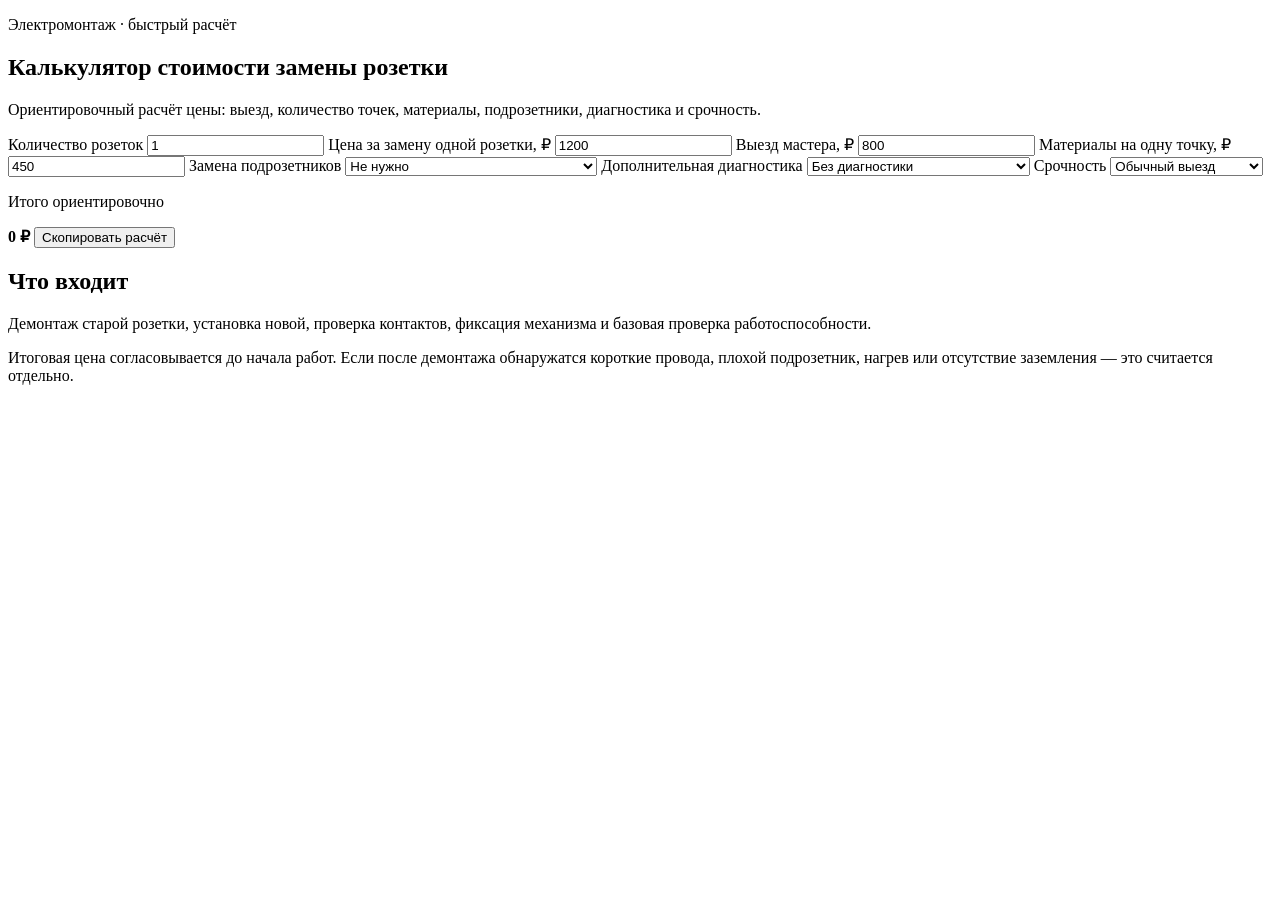
==== electrician-price-calculator/index.html @ 372f39b8 "Add electrician price calculator HTML" ====
<!DOCTYPE html>
<html lang="ru">
<head>
  <meta charset="UTF-8" />
  <meta name="viewport" content="width=device-width, initial-scale=1.0" />
  <title>Калькулятор замены розеток</title>
  <link rel="stylesheet" href="style.css" />
</head>
<body>
  <main class="page">
    <section class="hero">
      <p class="eyebrow">Электромонтаж · быстрый расчёт</p>
      <h1>Калькулятор стоимости замены розетки</h1>
      <p class="subtitle">
        Ориентировочный расчёт цены: выезд, количество точек, материалы,
        подрозетники, диагностика и срочность.
      </p>
    </section>

    <section class="calculator">
      <form id="priceForm" class="card">
        <label>
          Количество розеток
          <input type="number" id="points" min="1" value="1" />
        </label>

        <label>
          Цена за замену одной розетки, ₽
          <input type="number" id="pointPrice" min="0" value="1200" />
        </label>

        <label>
          Выезд мастера, ₽
          <input type="number" id="visitPrice" min="0" value="800" />
        </label>

        <label>
          Материалы на одну точку, ₽
          <input type="number" id="materials" min="0" value="450" />
        </label>

        <label>
          Замена подрозетников
          <select id="socketBoxes">
            <option value="0">Не нужно</option>
            <option value="500">Обычный подрозетник +500 ₽ / точка</option>
            <option value="900">Сложный монтаж +900 ₽ / точка</option>
          </select>
        </label>

        <label>
          Дополнительная диагностика
          <select id="diagnostics">
            <option value="0">Без диагностики</option>
            <option value="700">Проверка линии +700 ₽</option>
            <option value="1500">Проверка линии и щита +1500 ₽</option>
          </select>
        </label>

        <label>
          Срочность
          <select id="urgency">
            <option value="1">Обычный выезд</option>
            <option value="1.25">Сегодня +25%</option>
            <option value="1.5">Срочно / вечер +50%</option>
          </select>
        </label>
      </form>

      <aside class="result card">
        <p>Итого ориентировочно</p>
        <strong id="total">0 ₽</strong>
        <span id="details"></span>
        <button id="copyBtn" type="button">Скопировать расчёт</button>
      </aside>
    </section>

    <section class="notes card">
      <h2>Что входит</h2>
      <p>
        Демонтаж старой розетки, установка новой, проверка контактов,
        фиксация механизма и базовая проверка работоспособности.
      </p>
      <p>
        Итоговая цена согласовывается до начала работ. Если после демонтажа
        обнаружатся короткие провода, плохой подрозетник, нагрев или отсутствие
        заземления — это считается отдельно.
      </p>
    </section>
  </main>

  <script src="script.js"></script>
</body>
</html>
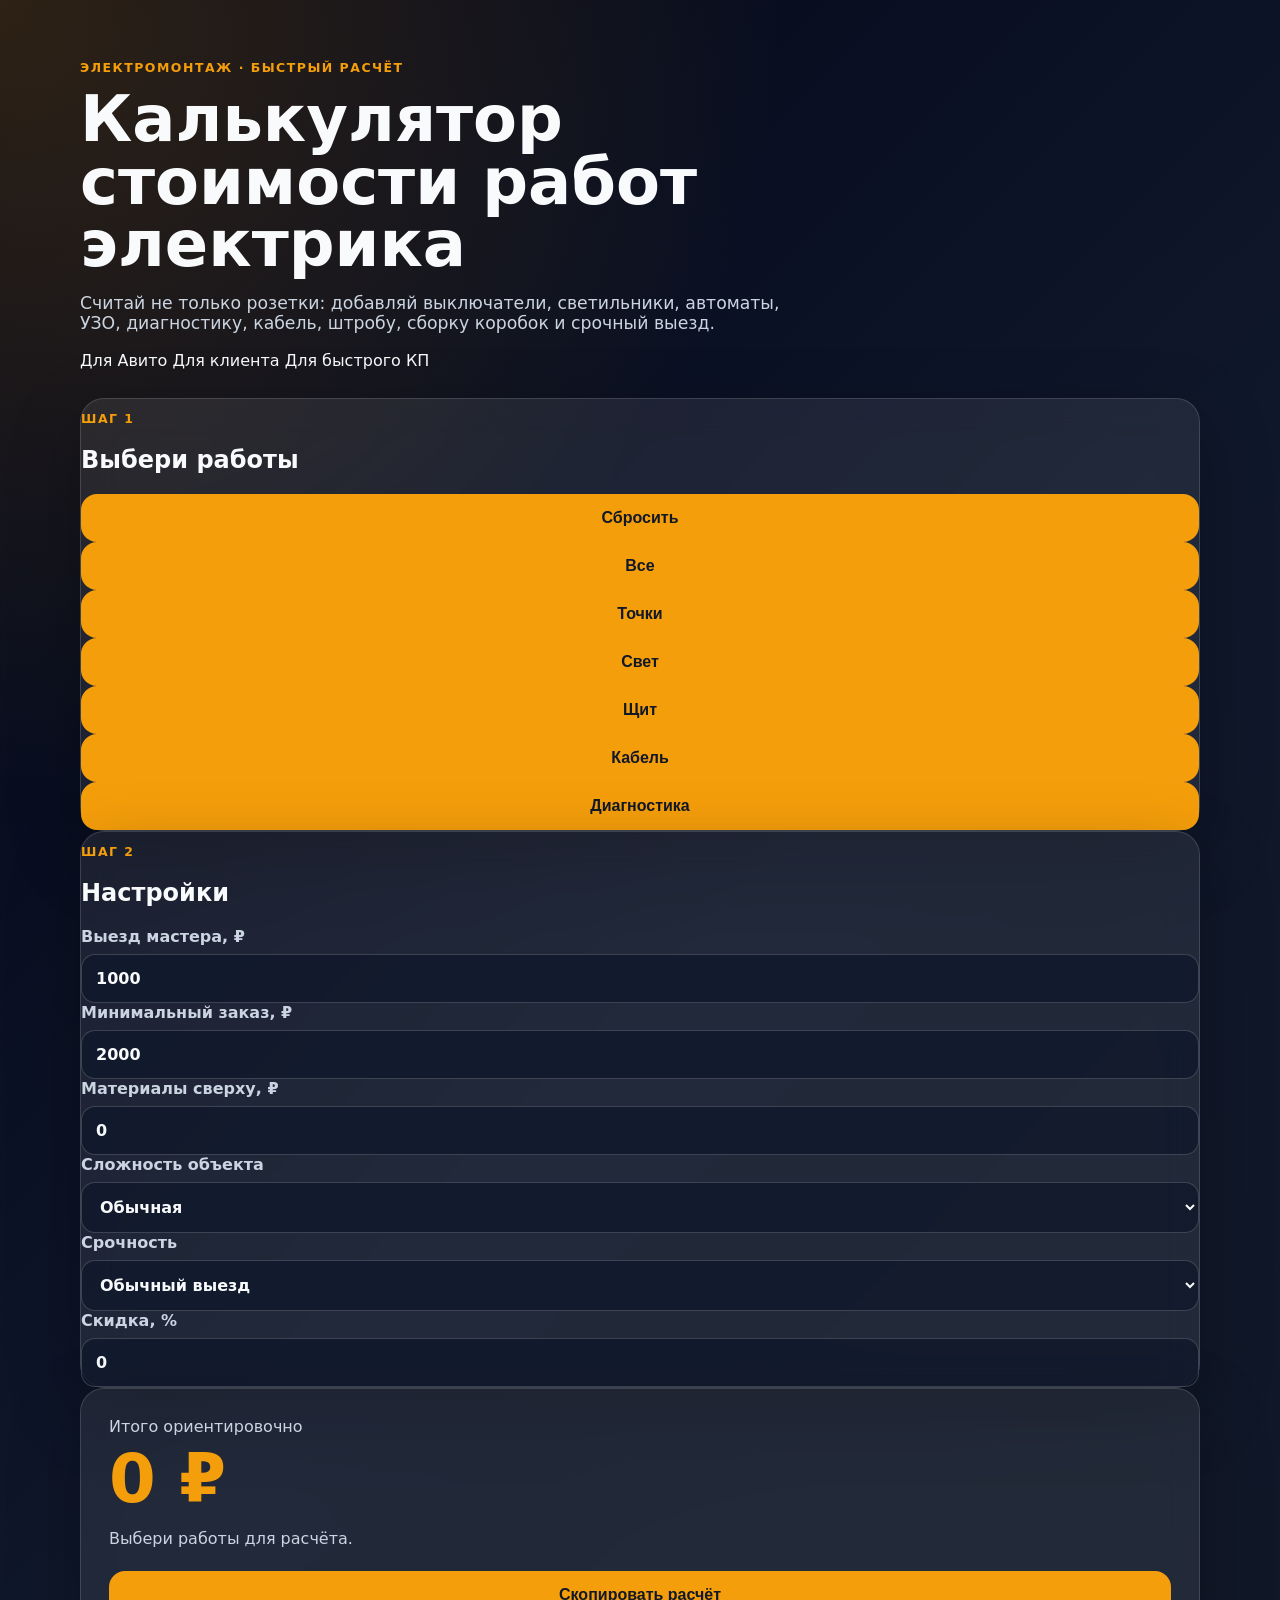
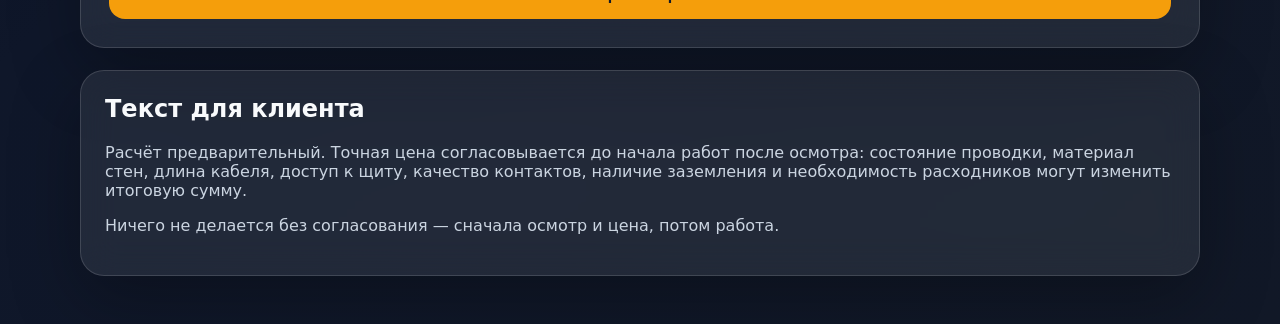
==== commit 76f87167: "Expand calculator to multiple electrician services" ====
--- a/electrician-price-calculator/index.html
+++ b/electrician-price-calculator/index.html
@@ -3,88 +3,112 @@
 <head>
   <meta charset="UTF-8" />
   <meta name="viewport" content="width=device-width, initial-scale=1.0" />
-  <title>Калькулятор замены розеток</title>
+  <title>Калькулятор электромонтажных работ</title>
+  <meta name="description" content="Универсальный калькулятор стоимости электромонтажных работ: розетки, выключатели, светильники, автоматы, кабель, диагностика и срочный выезд." />
   <link rel="stylesheet" href="style.css" />
 </head>
 <body>
   <main class="page">
-    <section class="hero">
+    <section class="hero card-soft">
       <p class="eyebrow">Электромонтаж · быстрый расчёт</p>
-      <h1>Калькулятор стоимости замены розетки</h1>
+      <h1>Калькулятор стоимости работ электрика</h1>
       <p class="subtitle">
-        Ориентировочный расчёт цены: выезд, количество точек, материалы,
-        подрозетники, диагностика и срочность.
+        Считай не только розетки: добавляй выключатели, светильники, автоматы,
+        УЗО, диагностику, кабель, штробу, сборку коробок и срочный выезд.
       </p>
+      <div class="hero-badges" aria-label="Преимущества калькулятора">
+        <span>Для Авито</span>
+        <span>Для клиента</span>
+        <span>Для быстрого КП</span>
+      </div>
     </section>
 
-    <section class="calculator">
-      <form id="priceForm" class="card">
-        <label>
-          Количество розеток
-          <input type="number" id="points" min="1" value="1" />
-        </label>
+    <section class="layout">
+      <section class="card services-card" aria-labelledby="servicesTitle">
+        <div class="section-head">
+          <div>
+            <p class="eyebrow small">Шаг 1</p>
+            <h2 id="servicesTitle">Выбери работы</h2>
+          </div>
+          <button class="ghost-btn" id="resetBtn" type="button">Сбросить</button>
+        </div>
 
-        <label>
-          Цена за замену одной розетки, ₽
-          <input type="number" id="pointPrice" min="0" value="1200" />
-        </label>
+        <div class="services-toolbar">
+          <button type="button" class="chip active" data-filter="all">Все</button>
+          <button type="button" class="chip" data-filter="points">Точки</button>
+          <button type="button" class="chip" data-filter="light">Свет</button>
+          <button type="button" class="chip" data-filter="panel">Щит</button>
+          <button type="button" class="chip" data-filter="cable">Кабель</button>
+          <button type="button" class="chip" data-filter="diagnostic">Диагностика</button>
+        </div>
 
-        <label>
-          Выезд мастера, ₽
-          <input type="number" id="visitPrice" min="0" value="800" />
-        </label>
+        <div id="servicesList" class="services-list"></div>
+      </section>
 
-        <label>
-          Материалы на одну точку, ₽
-          <input type="number" id="materials" min="0" value="450" />
-        </label>
+      <aside class="side">
+        <section class="card options-card" aria-labelledby="optionsTitle">
+          <p class="eyebrow small">Шаг 2</p>
+          <h2 id="optionsTitle">Настройки</h2>
 
-        <label>
-          Замена подрозетников
-          <select id="socketBoxes">
-            <option value="0">Не нужно</option>
-            <option value="500">Обычный подрозетник +500 ₽ / точка</option>
-            <option value="900">Сложный монтаж +900 ₽ / точка</option>
-          </select>
-        </label>
+          <label>
+            Выезд мастера, ₽
+            <input type="number" id="visitPrice" min="0" value="1000" />
+          </label>
 
-        <label>
-          Дополнительная диагностика
-          <select id="diagnostics">
-            <option value="0">Без диагностики</option>
-            <option value="700">Проверка линии +700 ₽</option>
-            <option value="1500">Проверка линии и щита +1500 ₽</option>
-          </select>
-        </label>
+          <label>
+            Минимальный заказ, ₽
+            <input type="number" id="minimumPrice" min="0" value="2000" />
+          </label>
 
-        <label>
-          Срочность
-          <select id="urgency">
-            <option value="1">Обычный выезд</option>
-            <option value="1.25">Сегодня +25%</option>
-            <option value="1.5">Срочно / вечер +50%</option>
-          </select>
-        </label>
-      </form>
+          <label>
+            Материалы сверху, ₽
+            <input type="number" id="materialsExtra" min="0" value="0" />
+          </label>
 
-      <aside class="result card">
-        <p>Итого ориентировочно</p>
-        <strong id="total">0 ₽</strong>
-        <span id="details"></span>
-        <button id="copyBtn" type="button">Скопировать расчёт</button>
+          <label>
+            Сложность объекта
+            <select id="complexity">
+              <option value="1">Обычная</option>
+              <option value="1.15">Старый фонд / неудобный доступ +15%</option>
+              <option value="1.25">Алюминий / слабые провода +25%</option>
+              <option value="1.4">Сложный объект +40%</option>
+            </select>
+          </label>
+
+          <label>
+            Срочность
+            <select id="urgency">
+              <option value="1">Обычный выезд</option>
+              <option value="1.25">Сегодня +25%</option>
+              <option value="1.5">Вечер / срочно +50%</option>
+              <option value="1.8">Аварийный вызов +80%</option>
+            </select>
+          </label>
+
+          <label>
+            Скидка, %
+            <input type="number" id="discount" min="0" max="50" value="0" />
+          </label>
+        </section>
+
+        <section class="card result" aria-live="polite">
+          <p>Итого ориентировочно</p>
+          <strong id="total">0 ₽</strong>
+          <span id="details">Выбери работы для расчёта.</span>
+          <button id="copyBtn" type="button">Скопировать расчёт</button>
+        </section>
       </aside>
     </section>
 
     <section class="notes card">
-      <h2>Что входит</h2>
+      <h2>Текст для клиента</h2>
       <p>
-        Демонтаж старой розетки, установка новой, проверка контактов,
-        фиксация механизма и базовая проверка работоспособности.
+        Расчёт предварительный. Точная цена согласовывается до начала работ после осмотра:
+        состояние проводки, материал стен, длина кабеля, доступ к щиту, качество контактов,
+        наличие заземления и необходимость расходников могут изменить итоговую сумму.
       </p>
-      <p>
-        Итоговая цена согласовывается до начала работ. Если после демонтажа
-        обнаружатся короткие провода, плохой подрозетник, нагрев или отсутствие
-        заземления — это считается отдельно.
+      <p class="note-strong">
+        Ничего не делается без согласования — сначала осмотр и цена, потом работа.
       </p>
     </section>
   </main>
--- a/electrician-price-calculator/style.css
+++ b/electrician-price-calculator/style.css
@@ -0,0 +1,171 @@
+:root {
+  --bg: #0f172a;
+  --card: rgba(255, 255, 255, 0.08);
+  --card-border: rgba(255, 255, 255, 0.14);
+  --text: #f8fafc;
+  --muted: #cbd5e1;
+  --accent: #f59e0b;
+  --accent-dark: #d97706;
+  --good: #22c55e;
+  --shadow: 0 24px 70px rgba(0, 0, 0, 0.28);
+}
+
+* {
+  box-sizing: border-box;
+}
+
+body {
+  margin: 0;
+  font-family: Inter, system-ui, -apple-system, BlinkMacSystemFont, "Segoe UI", sans-serif;
+  background:
+    radial-gradient(circle at top left, rgba(245, 158, 11, 0.18), transparent 34%),
+    linear-gradient(135deg, #020617 0%, #0f172a 52%, #111827 100%);
+  color: var(--text);
+  min-height: 100vh;
+}
+
+.page {
+  width: min(1120px, calc(100% - 32px));
+  margin: 0 auto;
+  padding: 48px 0;
+}
+
+.hero {
+  margin-bottom: 28px;
+}
+
+.eyebrow {
+  color: var(--accent);
+  text-transform: uppercase;
+  letter-spacing: 0.12em;
+  font-size: 0.78rem;
+  font-weight: 800;
+}
+
+h1 {
+  max-width: 760px;
+  margin: 10px 0;
+  font-size: clamp(2.1rem, 5vw, 4.4rem);
+  line-height: 0.98;
+}
+
+.subtitle {
+  max-width: 720px;
+  color: var(--muted);
+  font-size: 1.08rem;
+}
+
+.calculator {
+  display: grid;
+  grid-template-columns: 1.35fr 0.85fr;
+  gap: 22px;
+  align-items: start;
+}
+
+.card {
+  background: var(--card);
+  border: 1px solid var(--card-border);
+  border-radius: 24px;
+  box-shadow: var(--shadow);
+  backdrop-filter: blur(18px);
+}
+
+form.card {
+  padding: 24px;
+  display: grid;
+  grid-template-columns: repeat(2, minmax(0, 1fr));
+  gap: 18px;
+}
+
+label {
+  display: grid;
+  gap: 8px;
+  color: var(--muted);
+  font-weight: 650;
+}
+
+input,
+select {
+  width: 100%;
+  padding: 14px 14px;
+  border-radius: 14px;
+  border: 1px solid rgba(255,255,255,0.18);
+  background: rgba(15, 23, 42, 0.72);
+  color: var(--text);
+  font: inherit;
+  outline: none;
+}
+
+input:focus,
+select:focus {
+  border-color: var(--accent);
+  box-shadow: 0 0 0 4px rgba(245, 158, 11, 0.16);
+}
+
+.result {
+  padding: 28px;
+  position: sticky;
+  top: 18px;
+}
+
+.result p {
+  margin: 0 0 10px;
+  color: var(--muted);
+}
+
+.result strong {
+  display: block;
+  font-size: clamp(2.2rem, 6vw, 4.2rem);
+  line-height: 1;
+  color: var(--accent);
+  margin-bottom: 14px;
+}
+
+.result span {
+  display: block;
+  color: var(--muted);
+  line-height: 1.5;
+  margin-bottom: 20px;
+}
+
+button {
+  width: 100%;
+  border: 0;
+  border-radius: 16px;
+  padding: 15px 18px;
+  background: var(--accent);
+  color: #111827;
+  font-weight: 850;
+  cursor: pointer;
+  font-size: 1rem;
+}
+
+button:hover {
+  background: var(--accent-dark);
+}
+
+button.copied {
+  background: var(--good);
+}
+
+.notes {
+  margin-top: 22px;
+  padding: 24px;
+  color: var(--muted);
+}
+
+.notes h2 {
+  color: var(--text);
+  margin-top: 0;
+}
+
+@media (max-width: 820px) {
+  .calculator,
+  form.card {
+    grid-template-columns: 1fr;
+  }
+
+  .result {
+    position: static;
+  }
+}
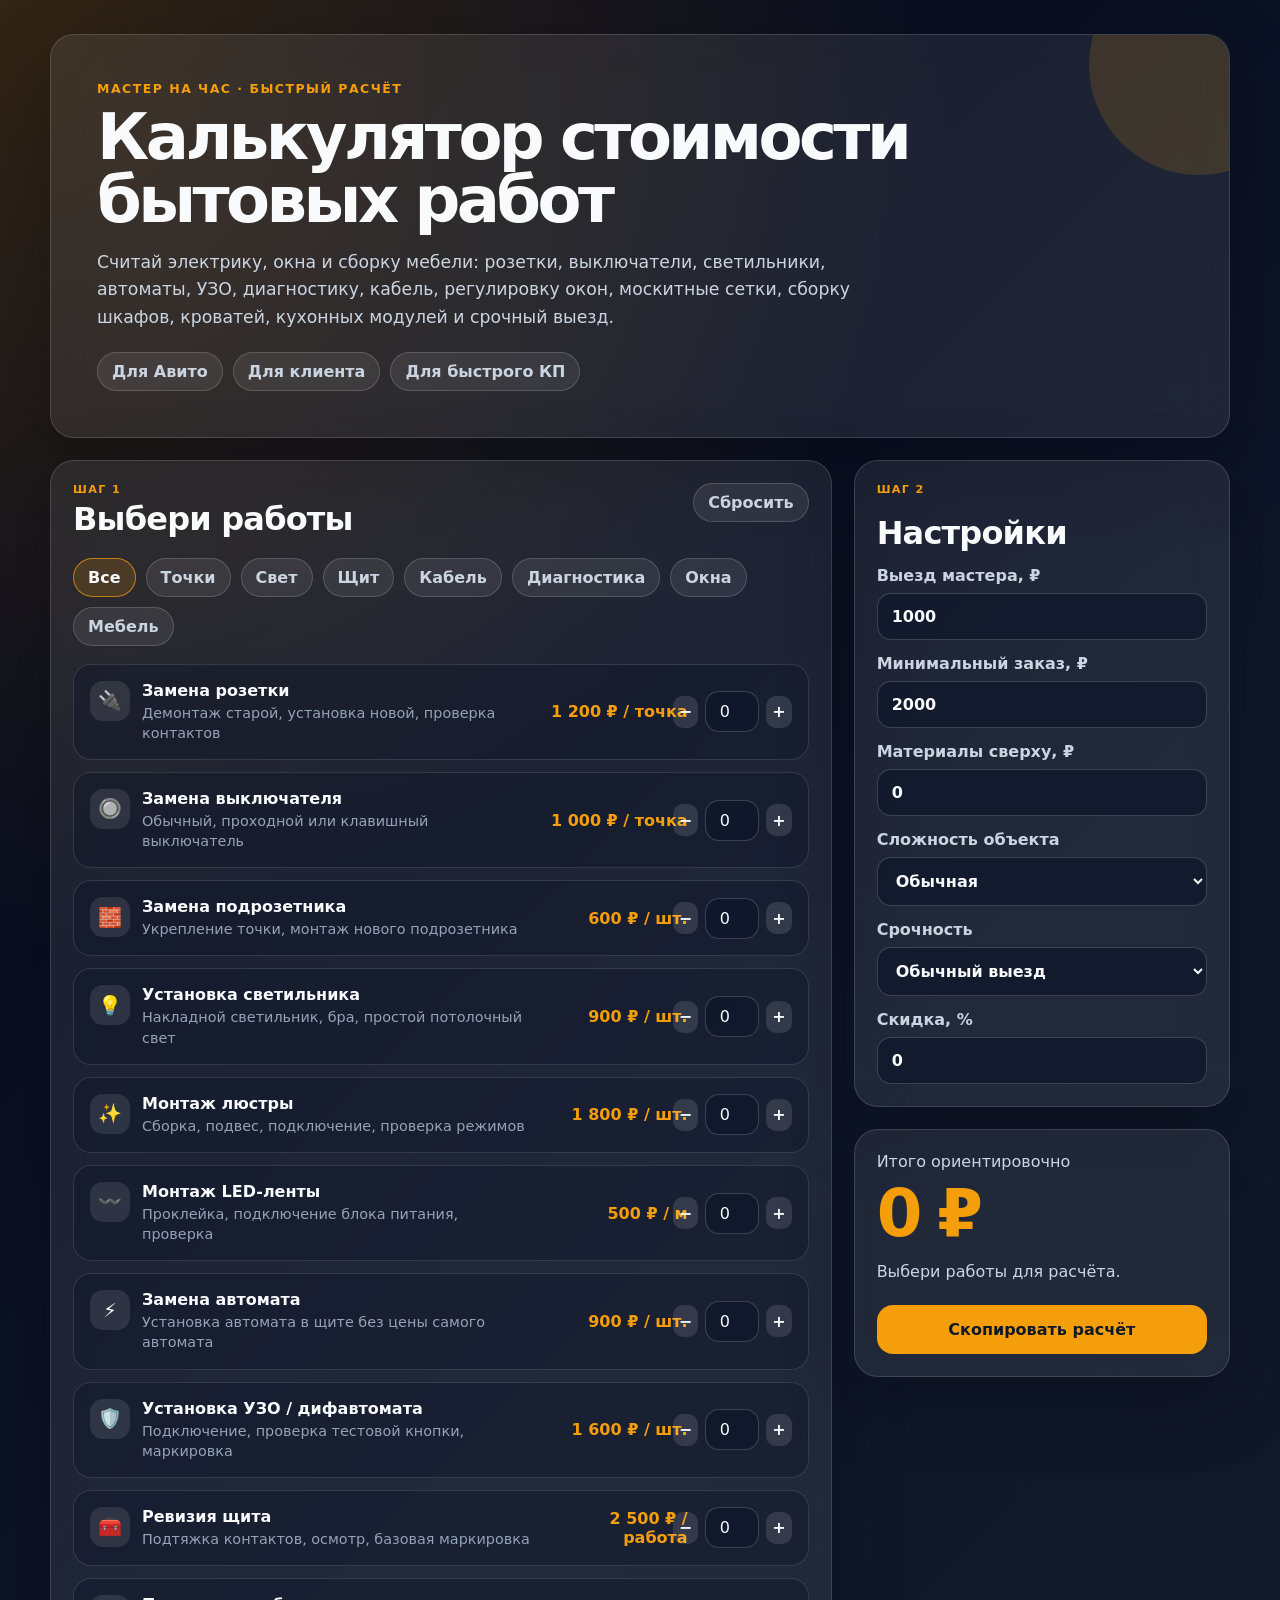
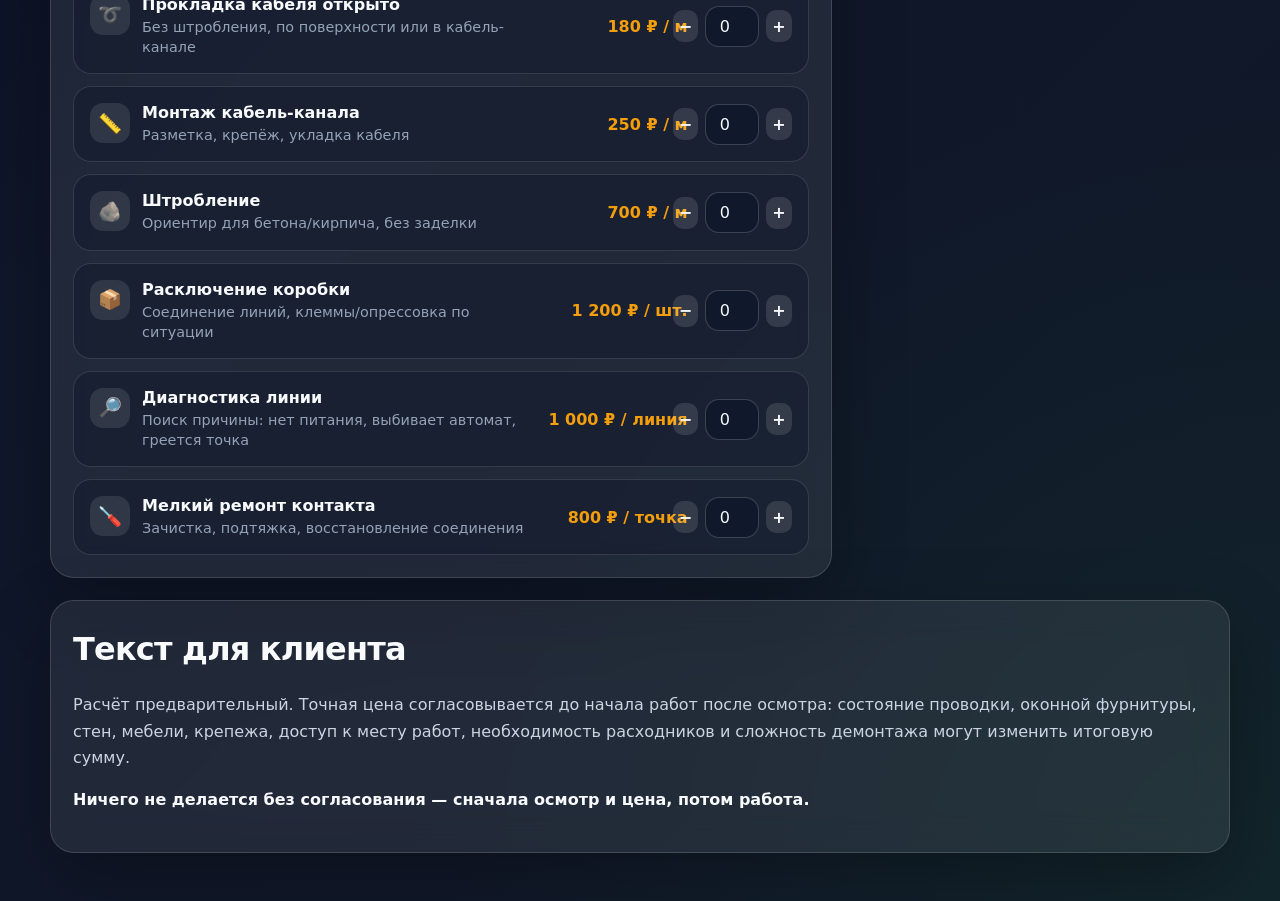
==== commit 9445a0a7: "Add windows and furniture categories to handyman calculator" ====
--- a/electrician-price-calculator/index.html
+++ b/electrician-price-calculator/index.html
@@ -3,18 +3,19 @@
 <head>
   <meta charset="UTF-8" />
   <meta name="viewport" content="width=device-width, initial-scale=1.0" />
-  <title>Калькулятор электромонтажных работ</title>
-  <meta name="description" content="Универсальный калькулятор стоимости электромонтажных работ: розетки, выключатели, светильники, автоматы, кабель, диагностика и срочный выезд." />
+  <title>Калькулятор работ мастера</title>
+  <meta name="description" content="Универсальный калькулятор стоимости бытовых работ: электрика, окна, сборка мебели, диагностика, кабель, щит, срочный выезд и материалы." />
   <link rel="stylesheet" href="style.css" />
 </head>
 <body>
   <main class="page">
     <section class="hero card-soft">
-      <p class="eyebrow">Электромонтаж · быстрый расчёт</p>
-      <h1>Калькулятор стоимости работ электрика</h1>
+      <p class="eyebrow">Мастер на час · быстрый расчёт</p>
+      <h1>Калькулятор стоимости бытовых работ</h1>
       <p class="subtitle">
-        Считай не только розетки: добавляй выключатели, светильники, автоматы,
-        УЗО, диагностику, кабель, штробу, сборку коробок и срочный выезд.
+        Считай электрику, окна и сборку мебели: розетки, выключатели, светильники,
+        автоматы, УЗО, диагностику, кабель, регулировку окон, москитные сетки,
+        сборку шкафов, кроватей, кухонных модулей и срочный выезд.
       </p>
       <div class="hero-badges" aria-label="Преимущества калькулятора">
         <span>Для Авито</span>
@@ -40,6 +41,8 @@
           <button type="button" class="chip" data-filter="panel">Щит</button>
           <button type="button" class="chip" data-filter="cable">Кабель</button>
           <button type="button" class="chip" data-filter="diagnostic">Диагностика</button>
+          <button type="button" class="chip" data-filter="windows">Окна</button>
+          <button type="button" class="chip" data-filter="furniture">Мебель</button>
         </div>
 
         <div id="servicesList" class="services-list"></div>
@@ -69,8 +72,8 @@
             Сложность объекта
             <select id="complexity">
               <option value="1">Обычная</option>
-              <option value="1.15">Старый фонд / неудобный доступ +15%</option>
-              <option value="1.25">Алюминий / слабые провода +25%</option>
+              <option value="1.15">Неудобный доступ / старый фонд +15%</option>
+              <option value="1.25">Сложный демонтаж / плохое состояние +25%</option>
               <option value="1.4">Сложный объект +40%</option>
             </select>
           </label>
@@ -104,8 +107,8 @@
       <h2>Текст для клиента</h2>
       <p>
         Расчёт предварительный. Точная цена согласовывается до начала работ после осмотра:
-        состояние проводки, материал стен, длина кабеля, доступ к щиту, качество контактов,
-        наличие заземления и необходимость расходников могут изменить итоговую сумму.
+        состояние проводки, оконной фурнитуры, стен, мебели, крепежа, доступ к месту работ,
+        необходимость расходников и сложность демонтажа могут изменить итоговую сумму.
       </p>
       <p class="note-strong">
         Ничего не делается без согласования — сначала осмотр и цена, потом работа.
--- a/electrician-price-calculator/style.css
+++ b/electrician-price-calculator/style.css
@@ -1,68 +1,51 @@
 :root {
   --bg: #0f172a;
   --card: rgba(255, 255, 255, 0.08);
+  --card-strong: rgba(255, 255, 255, 0.12);
   --card-border: rgba(255, 255, 255, 0.14);
   --text: #f8fafc;
   --muted: #cbd5e1;
+  --muted-dark: #94a3b8;
   --accent: #f59e0b;
   --accent-dark: #d97706;
   --good: #22c55e;
+  --danger: #ef4444;
   --shadow: 0 24px 70px rgba(0, 0, 0, 0.28);
 }
 
 * {
   box-sizing: border-box;
+}
+
+html {
+  scroll-behavior: smooth;
 }
 
 body {
   margin: 0;
   font-family: Inter, system-ui, -apple-system, BlinkMacSystemFont, "Segoe UI", sans-serif;
   background:
-    radial-gradient(circle at top left, rgba(245, 158, 11, 0.18), transparent 34%),
+    radial-gradient(circle at top left, rgba(245, 158, 11, 0.2), transparent 34%),
+    radial-gradient(circle at bottom right, rgba(34, 197, 94, 0.08), transparent 30%),
     linear-gradient(135deg, #020617 0%, #0f172a 52%, #111827 100%);
   color: var(--text);
   min-height: 100vh;
 }
 
+button,
+input,
+select {
+  font: inherit;
+}
+
 .page {
-  width: min(1120px, calc(100% - 32px));
+  width: min(1180px, calc(100% - 32px));
   margin: 0 auto;
-  padding: 48px 0;
-}
-
-.hero {
-  margin-bottom: 28px;
-}
-
-.eyebrow {
-  color: var(--accent);
-  text-transform: uppercase;
-  letter-spacing: 0.12em;
-  font-size: 0.78rem;
-  font-weight: 800;
-}
-
-h1 {
-  max-width: 760px;
-  margin: 10px 0;
-  font-size: clamp(2.1rem, 5vw, 4.4rem);
-  line-height: 0.98;
-}
-
-.subtitle {
-  max-width: 720px;
-  color: var(--muted);
-  font-size: 1.08rem;
-}
-
-.calculator {
-  display: grid;
-  grid-template-columns: 1.35fr 0.85fr;
-  gap: 22px;
-  align-items: start;
-}
-
-.card {
+  padding: 34px 0 48px;
+}
+
+.card,
+.card-soft {
   background: var(--card);
   border: 1px solid var(--card-border);
   border-radius: 24px;
@@ -70,11 +53,211 @@
   backdrop-filter: blur(18px);
 }
 
-form.card {
-  padding: 24px;
-  display: grid;
-  grid-template-columns: repeat(2, minmax(0, 1fr));
-  gap: 18px;
+.hero {
+  padding: clamp(26px, 5vw, 46px);
+  margin-bottom: 22px;
+  overflow: hidden;
+  position: relative;
+}
+
+.hero::after {
+  content: "";
+  position: absolute;
+  width: 220px;
+  height: 220px;
+  right: -80px;
+  top: -80px;
+  background: rgba(245, 158, 11, 0.15);
+  border-radius: 50%;
+  pointer-events: none;
+}
+
+.eyebrow {
+  margin: 0 0 10px;
+  color: var(--accent);
+  text-transform: uppercase;
+  letter-spacing: 0.12em;
+  font-size: 0.78rem;
+  font-weight: 850;
+}
+
+.eyebrow.small {
+  font-size: 0.7rem;
+  margin-bottom: 4px;
+}
+
+h1 {
+  max-width: 880px;
+  margin: 10px 0;
+  font-size: clamp(2.15rem, 5vw, 4.7rem);
+  line-height: 0.98;
+  letter-spacing: -0.055em;
+}
+
+h2 {
+  margin: 0;
+  font-size: clamp(1.35rem, 3vw, 2rem);
+  letter-spacing: -0.025em;
+}
+
+.subtitle {
+  max-width: 780px;
+  color: var(--muted);
+  font-size: 1.08rem;
+  line-height: 1.6;
+}
+
+.hero-badges,
+.services-toolbar {
+  display: flex;
+  gap: 10px;
+  flex-wrap: wrap;
+  margin-top: 20px;
+}
+
+.hero-badges span,
+.chip,
+.ghost-btn {
+  border: 1px solid rgba(255, 255, 255, 0.16);
+  background: rgba(255, 255, 255, 0.08);
+  color: var(--muted);
+  border-radius: 999px;
+  padding: 9px 14px;
+  font-weight: 750;
+}
+
+.layout {
+  display: grid;
+  grid-template-columns: minmax(0, 1.35fr) minmax(320px, 0.65fr);
+  gap: 22px;
+  align-items: start;
+}
+
+.services-card,
+.options-card,
+.result,
+.notes {
+  padding: 22px;
+}
+
+.section-head {
+  display: flex;
+  justify-content: space-between;
+  gap: 16px;
+  align-items: flex-start;
+  margin-bottom: 18px;
+}
+
+button {
+  border: 0;
+  cursor: pointer;
+}
+
+.ghost-btn {
+  white-space: nowrap;
+}
+
+.ghost-btn:hover,
+.chip:hover,
+.chip.active {
+  border-color: rgba(245, 158, 11, 0.7);
+  color: var(--text);
+  background: rgba(245, 158, 11, 0.16);
+}
+
+.services-list {
+  display: grid;
+  gap: 12px;
+  margin-top: 18px;
+}
+
+.service-row {
+  display: grid;
+  grid-template-columns: 1fr 140px 90px;
+  gap: 14px;
+  align-items: center;
+  padding: 16px;
+  border: 1px solid rgba(255, 255, 255, 0.12);
+  background: rgba(15, 23, 42, 0.42);
+  border-radius: 18px;
+}
+
+.service-row.active {
+  border-color: rgba(245, 158, 11, 0.55);
+  background: rgba(245, 158, 11, 0.08);
+}
+
+.service-name {
+  display: flex;
+  gap: 12px;
+  align-items: flex-start;
+}
+
+.service-icon {
+  width: 40px;
+  height: 40px;
+  display: grid;
+  place-items: center;
+  border-radius: 13px;
+  background: rgba(255, 255, 255, 0.1);
+  flex: 0 0 auto;
+  font-size: 1.2rem;
+}
+
+.service-title {
+  font-weight: 850;
+}
+
+.service-meta {
+  display: block;
+  margin-top: 3px;
+  color: var(--muted-dark);
+  font-size: 0.9rem;
+  line-height: 1.4;
+}
+
+.service-price {
+  color: var(--accent);
+  font-weight: 850;
+  text-align: right;
+}
+
+.qty-control {
+  display: flex;
+  align-items: center;
+  gap: 7px;
+  justify-content: flex-end;
+}
+
+.qty-control button {
+  width: 32px;
+  height: 32px;
+  border-radius: 10px;
+  background: rgba(255, 255, 255, 0.12);
+  color: var(--text);
+  font-weight: 900;
+}
+
+.qty-control button:hover {
+  background: rgba(245, 158, 11, 0.2);
+}
+
+.qty-control input {
+  width: 54px;
+  text-align: center;
+  padding: 10px 4px;
+}
+
+.side {
+  display: grid;
+  gap: 22px;
+  position: sticky;
+  top: 16px;
+}
+
+.options-card {
+  display: grid;
+  gap: 14px;
 }
 
 label {
@@ -87,12 +270,11 @@
 input,
 select {
   width: 100%;
-  padding: 14px 14px;
+  padding: 13px 14px;
   border-radius: 14px;
-  border: 1px solid rgba(255,255,255,0.18);
+  border: 1px solid rgba(255, 255, 255, 0.18);
   background: rgba(15, 23, 42, 0.72);
   color: var(--text);
-  font: inherit;
   outline: none;
 }
 
@@ -102,12 +284,6 @@
   box-shadow: 0 0 0 4px rgba(245, 158, 11, 0.16);
 }
 
-.result {
-  padding: 28px;
-  position: sticky;
-  top: 18px;
-}
-
 .result p {
   margin: 0 0 10px;
   color: var(--muted);
@@ -115,57 +291,89 @@
 
 .result strong {
   display: block;
-  font-size: clamp(2.2rem, 6vw, 4.2rem);
+  font-size: clamp(2.15rem, 6vw, 4.1rem);
   line-height: 1;
   color: var(--accent);
   margin-bottom: 14px;
+  letter-spacing: -0.06em;
 }
 
 .result span {
   display: block;
   color: var(--muted);
-  line-height: 1.5;
+  line-height: 1.55;
   margin-bottom: 20px;
 }
 
-button {
+#copyBtn {
   width: 100%;
-  border: 0;
   border-radius: 16px;
   padding: 15px 18px;
   background: var(--accent);
   color: #111827;
-  font-weight: 850;
-  cursor: pointer;
+  font-weight: 900;
   font-size: 1rem;
 }
 
-button:hover {
+#copyBtn:hover {
   background: var(--accent-dark);
 }
 
-button.copied {
+#copyBtn.copied {
   background: var(--good);
 }
 
 .notes {
   margin-top: 22px;
-  padding: 24px;
-  color: var(--muted);
+  color: var(--muted);
+  line-height: 1.65;
 }
 
 .notes h2 {
   color: var(--text);
-  margin-top: 0;
-}
-
-@media (max-width: 820px) {
-  .calculator,
-  form.card {
+  margin-bottom: 12px;
+}
+
+.note-strong {
+  color: var(--text);
+  font-weight: 800;
+}
+
+@media (max-width: 940px) {
+  .layout {
     grid-template-columns: 1fr;
   }
 
-  .result {
+  .side {
     position: static;
   }
 }
+
+@media (max-width: 680px) {
+  .page {
+    width: min(100% - 20px, 1180px);
+    padding-top: 18px;
+  }
+
+  .section-head,
+  .service-row {
+    grid-template-columns: 1fr;
+  }
+
+  .service-row {
+    gap: 12px;
+  }
+
+  .service-price,
+  .qty-control {
+    justify-content: flex-start;
+    text-align: left;
+  }
+
+  .hero-badges span,
+  .chip,
+  .ghost-btn {
+    padding: 8px 11px;
+    font-size: 0.9rem;
+  }
+}
